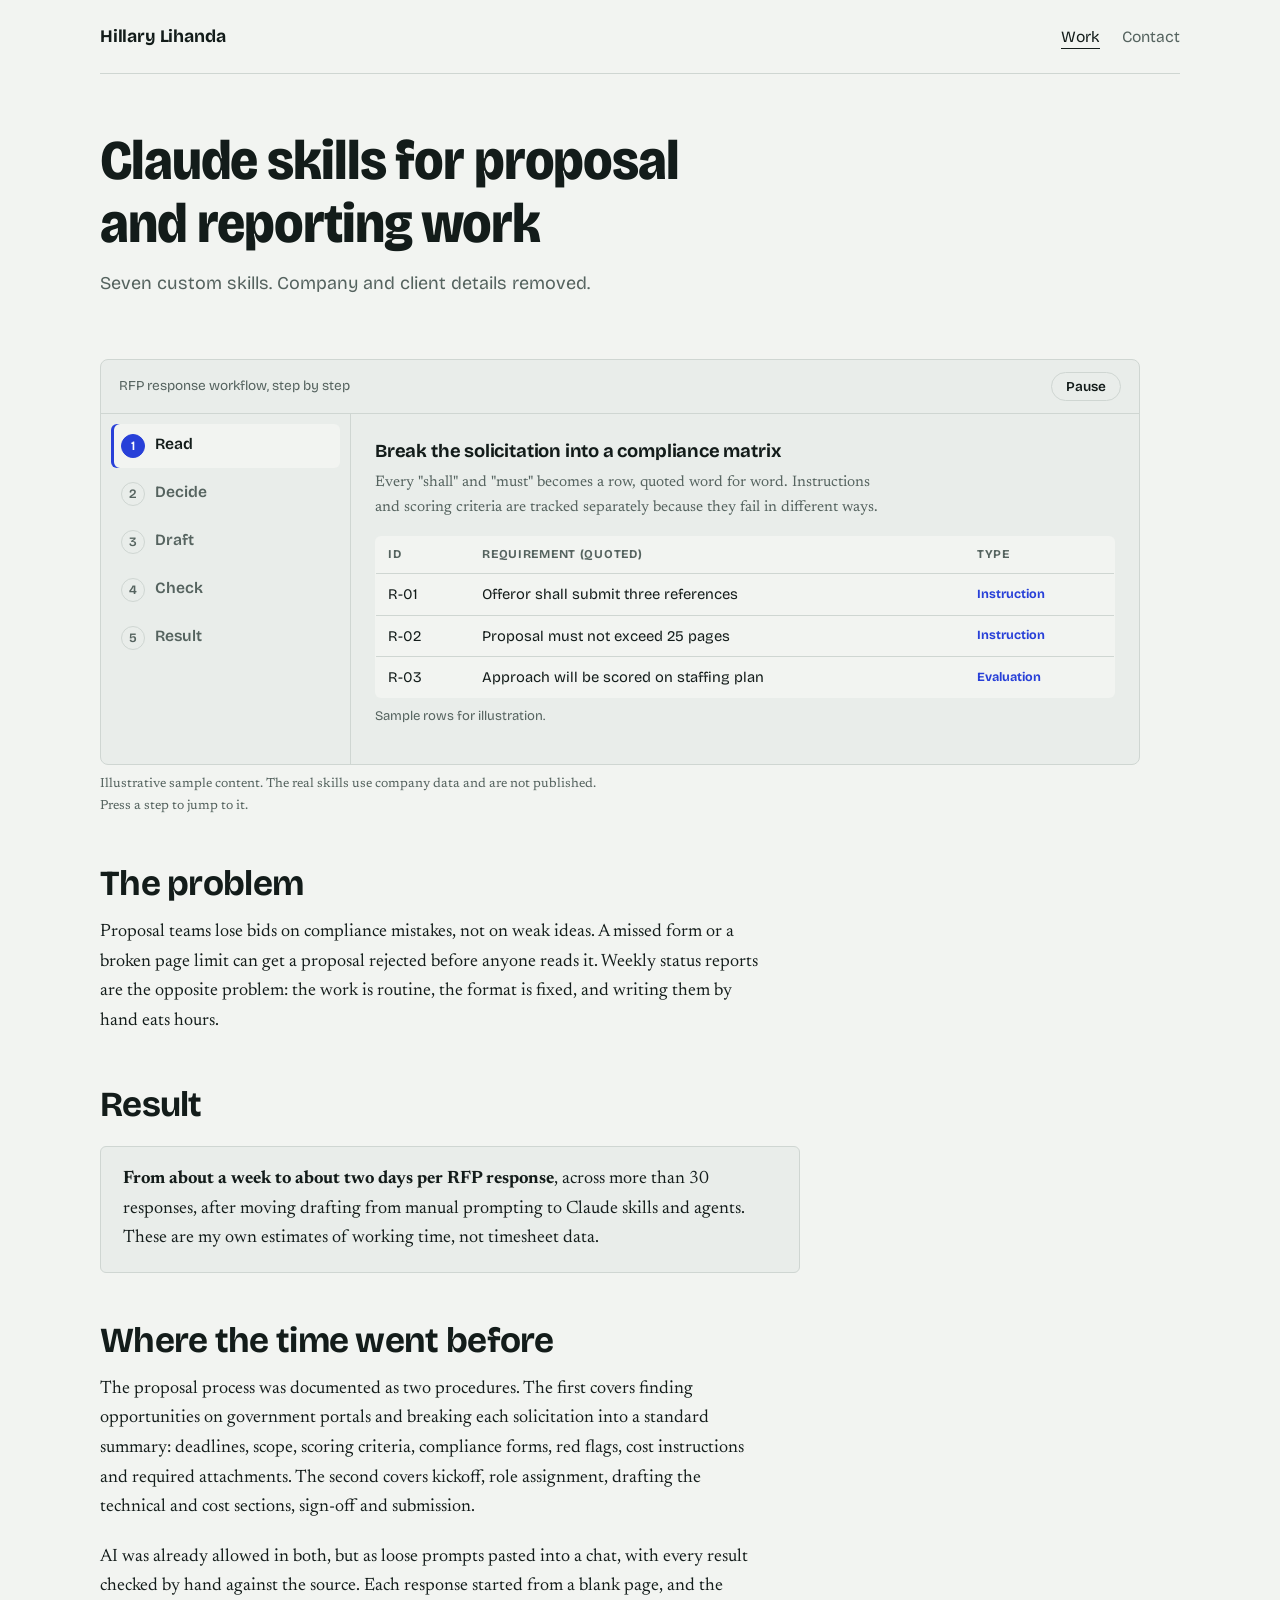
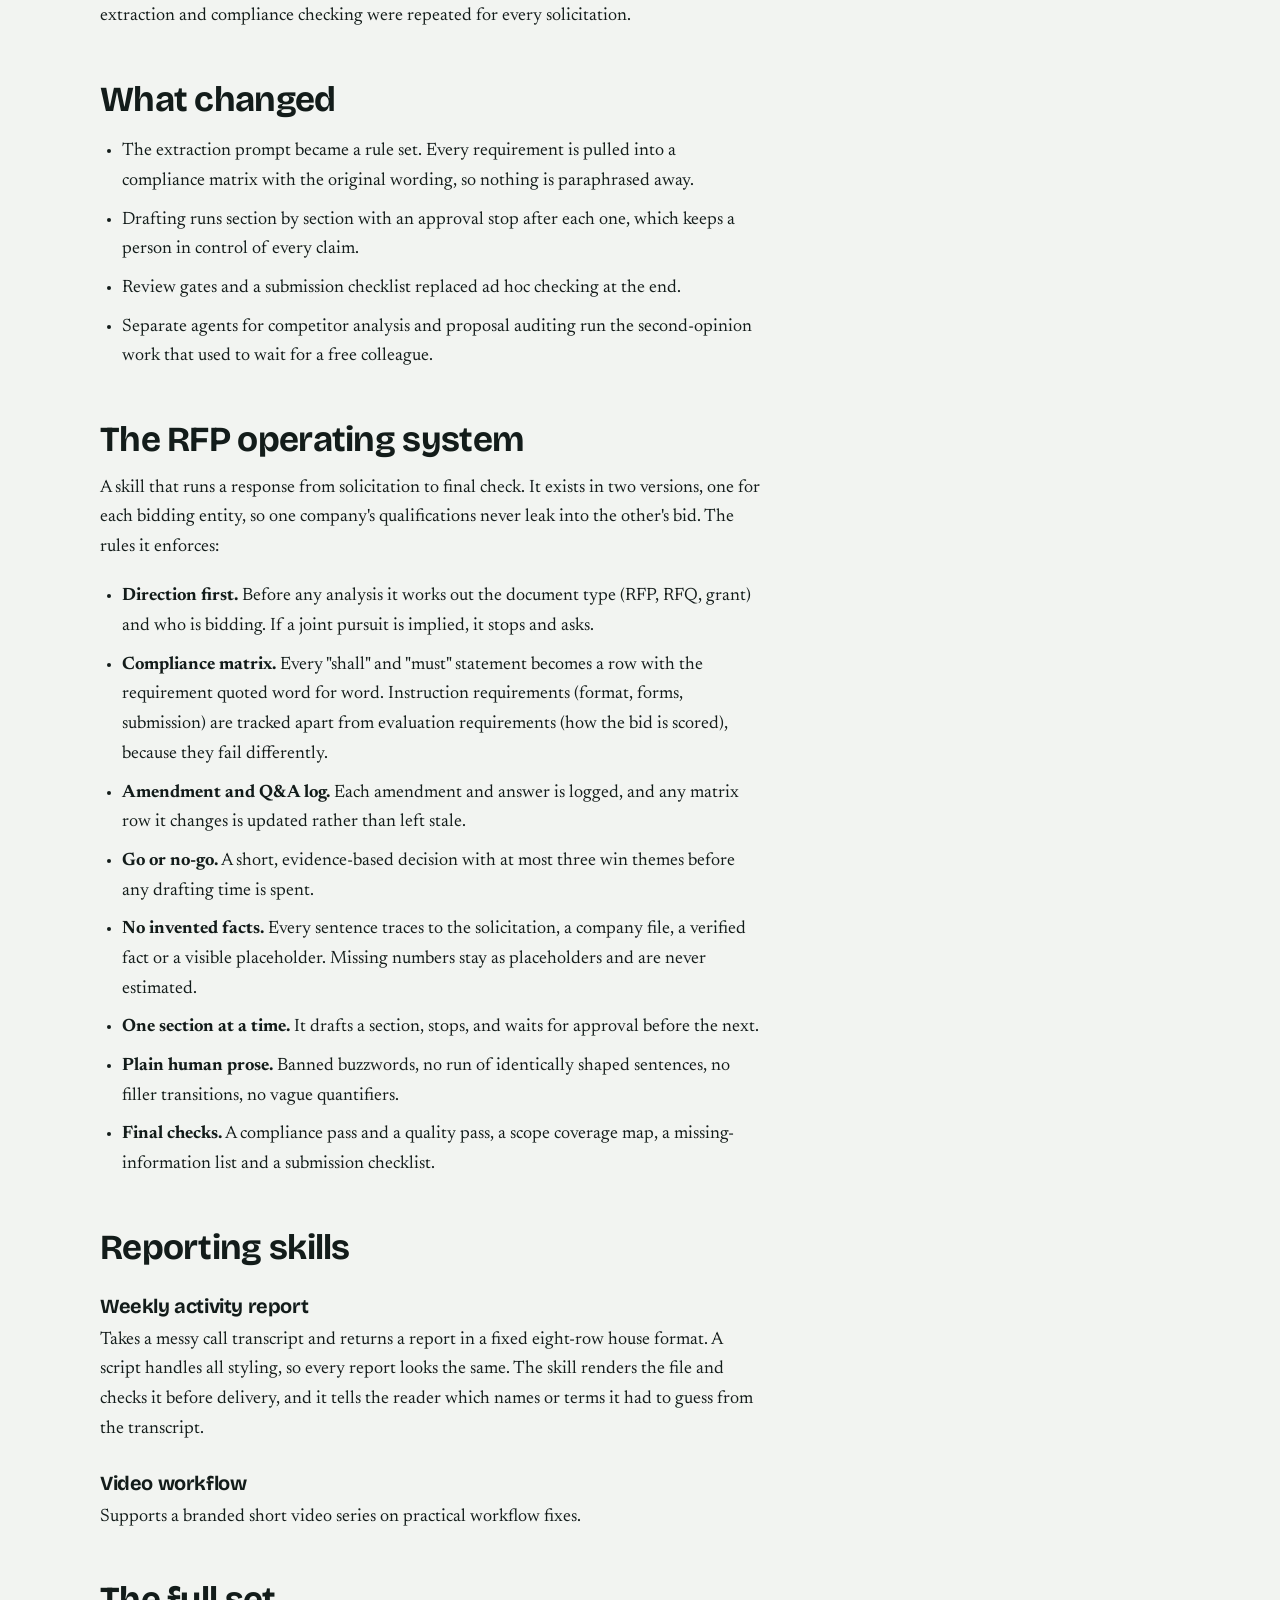
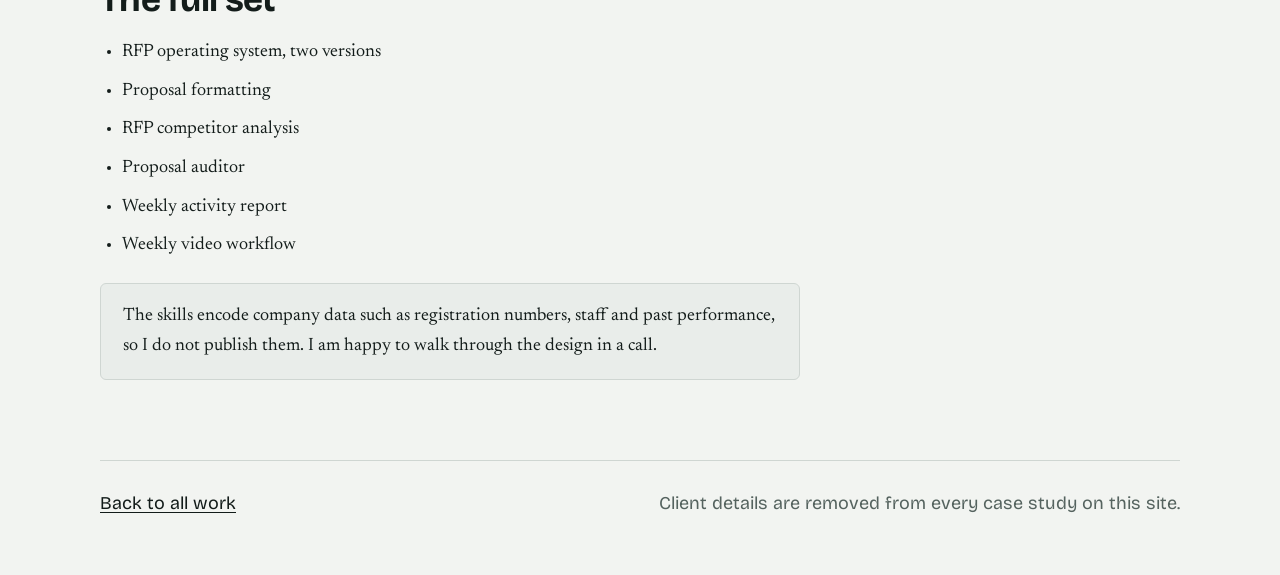
==== case-claude-skills.html @ 81ea5afe "Add portfolio site v5: case studies, expertise pages, proof table Co-Authored-By: Claude Sonnet 5.5 " ====
<!doctype html>
<html lang="en">
<head>
<meta charset="utf-8">
<meta name="viewport" content="width=device-width, initial-scale=1">
<title>Claude skills for proposal and reporting work | Hillary Lihanda</title>
<meta name="description" content="Seven custom Claude skills: an RFP operating system with compliance matrices and review gates, and reporting skills that turn call transcripts into standard reports.">
<link rel="icon" href="data:image/svg+xml,%3Csvg xmlns='http://www.w3.org/2000/svg' viewBox='0 0 32 32'%3E%3Crect width='32' height='32' rx='6' fill='%232840D8'/%3E%3Cpath d='M8 9v14M24 9v14M8 16h16' stroke='white' stroke-width='3' fill='none'/%3E%3C/svg%3E">
<link rel="preconnect" href="https://fonts.googleapis.com">
<link rel="preconnect" href="https://fonts.gstatic.com" crossorigin>
<link href="https://fonts.googleapis.com/css2?family=Bricolage+Grotesque:opsz,wght@12..96,600;12..96,700;12..96,800&family=Newsreader:ital,opsz,wght@0,6..72,400;0,6..72,500;1,6..72,400&display=swap" rel="stylesheet">
<link rel="stylesheet" href="style.css">
</head>
<body>
<a class="skip" href="#main">Skip to content</a>
<div class="shell">
  <header class="topbar">
    <a class="brand" href="index.html">Hillary Lihanda</a>
    <nav aria-label="Main">
      <a href="index.html#work" aria-current="page">Work</a>
      <a href="index.html#contact">Contact</a>
    </nav>
  </header>

  <main id="main">
    <div class="case-head">
      <h1>Claude skills for proposal and reporting work</h1>
      <p class="case-meta">Seven custom skills. Company and client details removed.</p>
    </div>

    <div style="max-width:1040px">
      <div class="stage" aria-label="RFP response workflow, step by step">
        <div class="stage-head"><span>RFP response workflow, step by step</span><button type="button" class="stage-play">Pause</button></div>
        <div class="stage-body">
          <ol class="stage-steps"><li><button type="button" aria-pressed="false"><i>1</i><span>Read</span></button></li><li><button type="button" aria-pressed="false"><i>2</i><span>Decide</span></button></li><li><button type="button" aria-pressed="false"><i>3</i><span>Draft</span></button></li><li><button type="button" aria-pressed="false"><i>4</i><span>Check</span></button></li><li><button type="button" aria-pressed="false"><i>5</i><span>Result</span></button></li></ol>
          <div class="stage-panels"><div class="panel-step"><h4>Break the solicitation into a compliance matrix</h4><p class="cap">Every "shall" and "must" becomes a row, quoted word for word. Instructions and scoring criteria are tracked separately because they fail in different ways.</p><table class="tbl"><tr><th>ID</th><th>Requirement (quoted)</th><th>Type</th></tr><tr class="a" style="--i:0"><td>R-01</td><td>Offeror shall submit three references</td><td class="tag">Instruction</td></tr><tr class="a" style="--i:1"><td>R-02</td><td>Proposal must not exceed 25 pages</td><td class="tag">Instruction</td></tr><tr class="a" style="--i:2"><td>R-03</td><td>Approach will be scored on staffing plan</td><td class="tag">Evaluation</td></tr></table><p class="fine a" style="--i:3">Sample rows for illustration.</p></div><div class="panel-step"><h4>Go or no-go before any drafting time is spent</h4><p class="cap">A short, evidence-based call with no more than three win themes.</p><div class="cardrow"><div class="card a ok" style="--i:0"><b>Win theme 1</b>Relevant past performance</div><div class="card a ok" style="--i:1"><b>Win theme 2</b>Named, available team</div><div class="card a ok" style="--i:2"><b>Win theme 3</b>Low-risk delivery plan</div></div></div><div class="panel-step"><h4>One section at a time, with approval after each</h4><p class="cap">The skill drafts a section and stops. Nothing moves on until a person signs it off. Every sentence traces to the solicitation, a company file or a visible placeholder.</p><div class="gate a" style="--i:0"><span>Executive summary</span><span class="tick">Approved</span></div><div class="gate a" style="--i:1"><span>Understanding of the need</span><span class="tick">Approved</span></div><div class="gate a" style="--i:2"><span>Technical approach</span><span class="tick">Waiting for approval</span></div></div><div class="panel-step"><h4>Review gates before submission</h4><p class="cap">The last mile is where bids are lost, so it is checked in the same order every time.</p><div class="gate a" style="--i:0"><span>Compliance pass</span><span class="tick">Done</span></div><div class="gate a" style="--i:1"><span>Quality and plain-prose pass</span><span class="tick">Done</span></div><div class="gate a" style="--i:2"><span>Scope coverage map</span><span class="tick">Done</span></div><div class="gate a" style="--i:3"><span>Missing-information list and submission checklist</span><span class="tick">Done</span></div></div><div class="panel-step"><h4>About a week became about two days</h4><p class="cap">Across more than 30 RFP responses.</p><div class="bars"><div class="bar"><span>Before</span><span class="t"><i style="width:100%">about 1 week</i></span></div><div class="bar" style="--i:1"><span>Now</span><span class="t"><i style="width:29%">about 2 days</i></span></div></div><p class="fine">Bars are drawn to scale. These are my own working-time estimates, not timesheet data.</p></div></div>
        </div>
      </div>
      <p class="fine">Illustrative sample content. The real skills use company data and are not published. Press a step to jump to it.</p>
    </div>

    <article class="prose">
      <h2>The problem</h2>
      <p>Proposal teams lose bids on compliance mistakes, not on weak ideas. A missed form or a broken page limit can get a proposal rejected before anyone reads it. Weekly status reports are the opposite problem: the work is routine, the format is fixed, and writing them by hand eats hours.</p>

      <h2>Result</h2>
      <div class="panel">
        <p><strong>From about a week to about two days per RFP response</strong>, across more than 30 responses, after moving drafting from manual prompting to Claude skills and agents. These are my own estimates of working time, not timesheet data.</p>
      </div>

      <h2>Where the time went before</h2>
      <p>The proposal process was documented as two procedures. The first covers finding opportunities on government portals and breaking each solicitation into a standard summary: deadlines, scope, scoring criteria, compliance forms, red flags, cost instructions and required attachments. The second covers kickoff, role assignment, drafting the technical and cost sections, sign-off and submission.</p>
      <p>AI was already allowed in both, but as loose prompts pasted into a chat, with every result checked by hand against the source. Each response started from a blank page, and the extraction and compliance checking were repeated for every solicitation.</p>

      <h2>What changed</h2>
      <ul>
        <li>The extraction prompt became a rule set. Every requirement is pulled into a compliance matrix with the original wording, so nothing is paraphrased away.</li>
        <li>Drafting runs section by section with an approval stop after each one, which keeps a person in control of every claim.</li>
        <li>Review gates and a submission checklist replaced ad hoc checking at the end.</li>
        <li>Separate agents for competitor analysis and proposal auditing run the second-opinion work that used to wait for a free colleague.</li>
      </ul>

      <h2>The RFP operating system</h2>
      <p>A skill that runs a response from solicitation to final check. It exists in two versions, one for each bidding entity, so one company's qualifications never leak into the other's bid. The rules it enforces:</p>
      <ul>
        <li><strong>Direction first.</strong> Before any analysis it works out the document type (RFP, RFQ, grant) and who is bidding. If a joint pursuit is implied, it stops and asks.</li>
        <li><strong>Compliance matrix.</strong> Every "shall" and "must" statement becomes a row with the requirement quoted word for word. Instruction requirements (format, forms, submission) are tracked apart from evaluation requirements (how the bid is scored), because they fail differently.</li>
        <li><strong>Amendment and Q&amp;A log.</strong> Each amendment and answer is logged, and any matrix row it changes is updated rather than left stale.</li>
        <li><strong>Go or no-go.</strong> A short, evidence-based decision with at most three win themes before any drafting time is spent.</li>
        <li><strong>No invented facts.</strong> Every sentence traces to the solicitation, a company file, a verified fact or a visible placeholder. Missing numbers stay as placeholders and are never estimated.</li>
        <li><strong>One section at a time.</strong> It drafts a section, stops, and waits for approval before the next.</li>
        <li><strong>Plain human prose.</strong> Banned buzzwords, no run of identically shaped sentences, no filler transitions, no vague quantifiers.</li>
        <li><strong>Final checks.</strong> A compliance pass and a quality pass, a scope coverage map, a missing-information list and a submission checklist.</li>
      </ul>

      <h2>Reporting skills</h2>
      <h3>Weekly activity report</h3>
      <p>Takes a messy call transcript and returns a report in a fixed eight-row house format. A script handles all styling, so every report looks the same. The skill renders the file and checks it before delivery, and it tells the reader which names or terms it had to guess from the transcript.</p>

      <h3>Video workflow</h3>
      <p>Supports a branded short video series on practical workflow fixes.</p>

      <h2>The full set</h2>
      <ul>
        <li>RFP operating system, two versions</li>
        <li>Proposal formatting</li>
        <li>RFP competitor analysis</li>
        <li>Proposal auditor</li>
        <li>Weekly activity report</li>
        <li>Weekly video workflow</li>
      </ul>

      <div class="panel">
        <p>The skills encode company data such as registration numbers, staff and past performance, so I do not publish them. I am happy to walk through the design in a call.</p>
      </div>
    </article>
  </main>

  <footer>
    <a href="index.html">Back to all work</a>
    <span>Client details are removed from every case study on this site.</span>
  </footer>
</div>
<script src="stage.js"></script>
</body>
</html>
---- style.css ----
:root {
  --paper: #F2F4F1;
  --panel: #E9EDEA;
  --ink: #131C1A;
  --muted: #55635F;
  --rule: #CFD6D2;
  --accent: #2840D8;
  --accent-soft: #DDE2FB;
  --on-accent: #FFFFFF;
  --display: "Bricolage Grotesque", "Helvetica Neue", Arial, sans-serif;
  --text: "Newsreader", Georgia, "Times New Roman", serif;
}
@media (prefers-color-scheme: dark) {
  :root:not([data-theme="light"]) {
    --paper: #0F1614;
    --panel: #172220;
    --ink: #E8EEEB;
    --muted: #9BAAA5;
    --rule: #2A3935;
    --accent: #93A2FF;
    --accent-soft: #1B2447;
    --on-accent: #0F1614;
  }
}
* { box-sizing: border-box; }
html { scroll-behavior: smooth; }
body {
  margin: 0;
  background: var(--paper);
  color: var(--ink);
  font-family: var(--text);
  font-size: 1.125rem;
  line-height: 1.65;
  -webkit-font-smoothing: antialiased;
}
a { color: var(--accent); text-underline-offset: 3px; }
a:hover { text-decoration-thickness: 2px; }
:focus-visible { outline: 3px solid var(--accent); outline-offset: 3px; border-radius: 2px; }
.skip { position: absolute; left: -999px; top: 8px; background: var(--ink); color: var(--paper); padding: 8px 14px; z-index: 10; }
.skip:focus { left: 8px; }

.shell { max-width: 1120px; margin: 0 auto; padding: 0 20px; }
.topbar { display: flex; justify-content: space-between; align-items: baseline; gap: 16px; padding: 22px 0; border-bottom: 1px solid var(--rule); flex-wrap: wrap; }
.brand { font-family: var(--display); font-weight: 700; font-size: 1.1rem; color: var(--ink); text-decoration: none; letter-spacing: -0.01em; }
.topbar nav { display: flex; gap: 22px; font-family: var(--display); font-size: 0.98rem; }
.topbar nav a { color: var(--muted); text-decoration: none; }
.topbar nav a:hover, .topbar nav a[aria-current="page"] { color: var(--ink); text-decoration: underline; text-underline-offset: 6px; }

h1, h2, h3 { font-family: var(--display); line-height: 1.12; letter-spacing: -0.02em; margin: 0; }
h1 { font-size: clamp(2.5rem, 6.2vw, 4.6rem); font-weight: 800; font-stretch: 90%; max-width: 15ch; }
h2 { font-size: clamp(1.6rem, 3vw, 2.2rem); font-weight: 700; }
h3 { font-size: 1.25rem; font-weight: 700; }
p { margin: 0 0 1.1em; max-width: 66ch; }

/* hero */
.hero { padding: 64px 0 28px; }
.hero .lede { font-size: 1.3rem; margin-top: 26px; max-width: 52ch; }
.hero .who { font-family: var(--display); color: var(--muted); margin-top: 6px; font-size: 1rem; }
.cta-row { display: flex; gap: 14px; flex-wrap: wrap; margin-top: 28px; }
.btn { font-family: var(--display); font-weight: 600; font-size: 1rem; padding: 12px 20px; border-radius: 4px; text-decoration: none; border: 2px solid var(--accent); }
.btn.primary { background: var(--accent); color: var(--on-accent); }
.btn.primary:hover { filter: brightness(1.1); }
.btn.ghost { color: var(--accent); background: transparent; }
.btn.ghost:hover { background: var(--accent-soft); }

/* workflow diagram */
.flow-wrap { margin: 40px 0 8px; border: 1px solid var(--rule); background: var(--panel); border-radius: 6px; padding: 18px 18px 8px; overflow-x: auto; }
.flow { min-width: 760px; width: 100%; height: auto; display: block; }
.flow .node { fill: var(--paper); stroke: var(--ink); stroke-width: 1.5; }
.flow .node.alert { stroke-dasharray: 5 4; stroke: var(--muted); }
.flow .label { font-family: var(--display); font-size: 14.5px; font-weight: 600; fill: var(--ink); }
.flow .sub { font-family: var(--display); font-size: 11.5px; fill: var(--muted); }
.flow .wire { fill: none; stroke: var(--rule); stroke-width: 2.5; }
.flow .wire.alert { stroke-dasharray: 5 4; }
.flow .pulse { fill: none; stroke: var(--accent); stroke-width: 3.5; stroke-linecap: round; stroke-dasharray: 9 100; stroke-dashoffset: 9; opacity: 0; animation: travel 1.1s ease-in-out forwards; animation-iteration-count: 1; }
.flow .pulse.a { animation-delay: .5s; }
.flow .pulse.b { animation-delay: 1.5s; }
.flow .pulse.c { animation-delay: 2.1s; }
@keyframes travel { 0% { stroke-dashoffset: 9; opacity: 1; } 85% { opacity: 1; } 100% { stroke-dashoffset: -91; opacity: 0; } }
.swipe { display: none; font-family: var(--display); font-size: 0.85rem; color: var(--muted); margin: 0 0 6px; }
.flow-caption { font-size: 0.95rem; color: var(--muted); margin: 10px 0 10px; max-width: none; }

/* sections */
section { padding: 56px 0 8px; }
.section-head { display: grid; grid-template-columns: 220px 1fr; gap: 28px; align-items: start; }
.section-head h2 { grid-column: 1; }
.section-body { grid-column: 2; }

.work-list { list-style: none; margin: 0; padding: 0; border-top: 1px solid var(--rule); }
.work-list li { border-bottom: 1px solid var(--rule); }
.work-link { display: grid; grid-template-columns: 1fr auto; gap: 8px 24px; padding: 24px 4px; text-decoration: none; color: var(--ink); }
.work-link:hover h3 { color: var(--accent); text-decoration: underline; text-underline-offset: 5px; }
.work-link p { margin: 6px 0 0; color: var(--muted); }
.chip { font-family: var(--display); font-size: 0.85rem; font-weight: 600; padding: 3px 10px; border-radius: 99px; background: var(--accent-soft); color: var(--accent); align-self: start; white-space: nowrap; }
.chip.plain { background: var(--panel); color: var(--muted); }

dl.facts { margin: 0; display: grid; grid-template-columns: 200px 1fr; gap: 14px 28px; }
dl.facts dt { font-family: var(--display); font-weight: 700; }
dl.facts dd { margin: 0; color: var(--muted); }

.stats { display: flex; flex-wrap: wrap; gap: 10px 36px; margin: 30px 0 0; padding: 0; list-style: none; font-family: var(--display); }
.stats li { display: flex; flex-direction: column; }
.stats b { font-size: 1.9rem; font-weight: 800; letter-spacing: -0.02em; }
.stats span { color: var(--muted); font-size: 0.95rem; }

/* case pages */
.case-head { padding: 56px 0 12px; }
.case-head h1 { max-width: 20ch; font-size: clamp(2.1rem, 5vw, 3.5rem); }
.case-meta { font-family: var(--display); color: var(--muted); margin-top: 14px; }
.prose { max-width: 700px; }
.prose h2 { margin: 48px 0 14px; }
.prose h3 { margin: 28px 0 8px; }
.prose ul, .prose ol { padding-left: 1.2em; max-width: 66ch; }
.prose li { margin-bottom: 0.5em; }
.steps { counter-reset: step; list-style: none; padding: 0; }
.steps li { counter-increment: step; position: relative; padding-left: 44px; margin-bottom: 14px; }
.steps li::before { content: counter(step); position: absolute; left: 0; top: 2px; width: 28px; height: 28px; border-radius: 50%; background: var(--accent); color: var(--on-accent); font-family: var(--display); font-weight: 700; font-size: 0.9rem; display: grid; place-items: center; }
.panel { background: var(--panel); border: 1px solid var(--rule); border-radius: 6px; padding: 18px 22px; margin: 22px 0; }
.panel p:last-child { margin-bottom: 0; }
.files { list-style: none; padding: 0; margin: 14px 0; }
.files li { padding: 12px 0; border-bottom: 1px solid var(--rule); display: flex; justify-content: space-between; gap: 16px; flex-wrap: wrap; }
.files span { color: var(--muted); font-size: 0.95rem; }
code { font-family: ui-monospace, SFMono-Regular, Menlo, monospace; font-size: 0.88em; background: var(--panel); padding: 1px 6px; border-radius: 3px; }

footer { margin-top: 80px; padding: 28px 0 56px; border-top: 1px solid var(--rule); font-family: var(--display); color: var(--muted); display: flex; justify-content: space-between; flex-wrap: wrap; gap: 14px; }
footer a { color: var(--ink); }

@media (max-width: 760px) {
  .section-head { grid-template-columns: 1fr; gap: 14px; }
  .section-head h2, .section-body { grid-column: 1; }
  dl.facts { grid-template-columns: 1fr; gap: 2px; }
  dl.facts dd { margin-bottom: 14px; }
  .hero { padding-top: 40px; }
  .work-link { grid-template-columns: 1fr; }
  .work-link .chip { justify-self: start; }
  .swipe { display: block; }
}
@media (prefers-reduced-motion: reduce) {
  html { scroll-behavior: auto; }
  .flow .pulse { animation: none; opacity: 0; }
}

/* proof table */
.filters { display: flex; flex-wrap: wrap; gap: 8px; margin: 0 0 18px; }
.filter { font-family: var(--display); font-size: 0.92rem; font-weight: 600; padding: 7px 14px; border-radius: 99px; border: 1.5px solid var(--rule); background: transparent; color: var(--muted); cursor: pointer; }
.filter:hover { border-color: var(--accent); color: var(--accent); }
.filter.on { background: var(--accent); border-color: var(--accent); color: var(--on-accent); }
.proof { width: 100%; border-collapse: collapse; font-size: 1rem; }
.proof th { text-align: left; font-family: var(--display); font-size: 0.82rem; letter-spacing: 0.06em; text-transform: uppercase; color: var(--muted); padding: 0 12px 10px 0; border-bottom: 2px solid var(--ink); }
.proof td { padding: 16px 12px 16px 0; border-bottom: 1px solid var(--rule); vertical-align: top; }
.proof td:first-child { font-family: var(--display); font-weight: 700; white-space: nowrap; }
.proof-note { font-family: var(--display); font-size: 0.9rem; color: var(--muted); margin-top: 14px; max-width: none; }
@media (max-width: 760px) {
  .proof thead { display: none; }
  .proof, .proof tbody, .proof tr, .proof td { display: block; width: 100%; }
  .proof tr { padding: 14px 0; border-bottom: 1px solid var(--rule); }
  .proof td { border: 0; padding: 3px 0; }
  .proof td::before { content: attr(data-l) ": "; font-family: var(--display); font-size: 0.8rem; color: var(--muted); }
  .proof td:first-child { white-space: normal; }
}

/* animated stage */
.stage { margin: 28px 0 8px; border: 1px solid var(--rule); border-radius: 8px; background: var(--panel); overflow: hidden; max-width: 1040px; }
.stage-head { display: flex; justify-content: space-between; align-items: center; gap: 12px; padding: 12px 18px; border-bottom: 1px solid var(--rule); font-family: var(--display); font-size: 0.85rem; color: var(--muted); }
.stage-play { font-family: var(--display); font-size: 0.85rem; font-weight: 600; background: transparent; border: 1.5px solid var(--rule); color: var(--ink); border-radius: 99px; padding: 5px 14px; cursor: pointer; }
.stage-play:hover { border-color: var(--accent); color: var(--accent); }
.stage-body { display: grid; grid-template-columns: 250px 1fr; min-height: 340px; }
.stage-steps { list-style: none; margin: 0; padding: 10px; border-right: 1px solid var(--rule); display: flex; flex-direction: column; gap: 4px; }
.stage-steps button { width: 100%; text-align: left; display: grid; grid-template-columns: 26px 1fr; gap: 8px; align-items: start; padding: 10px; border: 0; border-radius: 6px; background: transparent; color: var(--muted); font-family: var(--display); font-size: 0.98rem; font-weight: 600; cursor: pointer; line-height: 1.25; }
.stage-steps button i { font-style: normal; width: 24px; height: 24px; border-radius: 50%; border: 1.5px solid var(--rule); display: grid; place-items: center; font-size: 0.8rem; }
.stage-steps button:hover { color: var(--ink); }
.stage-steps button.on { background: var(--paper); color: var(--ink); box-shadow: inset 3px 0 0 var(--accent); }
.stage-steps button.on i { background: var(--accent); border-color: var(--accent); color: var(--on-accent); }
.stage-panels { position: relative; padding: 22px 24px; font-family: var(--display); }
.panel-step { display: none; }
.panel-step.on { display: block; }
.panel-step h4 { margin: 0 0 4px; font-size: 1.15rem; letter-spacing: -0.01em; }
.panel-step .cap { margin: 0 0 16px; color: var(--muted); font-size: 0.95rem; font-family: var(--text); max-width: 56ch; }
.stage.js .panel-step .a { opacity: 0; }
.stage.js .panel-step.on .a { animation: rise .55s cubic-bezier(.2,.7,.2,1) both; animation-delay: calc(var(--i, 0) * .22s); }
@keyframes rise { from { opacity: 0; transform: translateY(10px); } to { opacity: 1; transform: none; } }
.cardrow { display: grid; grid-template-columns: repeat(auto-fit, minmax(190px, 1fr)); gap: 12px; }
.card { background: var(--paper); border: 1px solid var(--rule); border-radius: 6px; padding: 12px 14px; font-size: 0.92rem; }
.card b { display: block; font-size: 0.8rem; letter-spacing: 0.05em; text-transform: uppercase; color: var(--muted); margin-bottom: 6px; }
.card.dash { border-style: dashed; }
.card.ok { box-shadow: inset 3px 0 0 var(--accent); }
.tbl { width: 100%; border-collapse: collapse; font-size: 0.92rem; background: var(--paper); border: 1px solid var(--rule); border-radius: 6px; overflow: hidden; }
.tbl td, .tbl th { padding: 8px 12px; border-bottom: 1px solid var(--rule); text-align: left; }
.tbl th { font-size: 0.75rem; letter-spacing: 0.06em; text-transform: uppercase; color: var(--muted); }
.tbl tr.old td { color: var(--muted); text-decoration: line-through; opacity: .55; }
.tbl .tag { font-size: 0.78rem; font-weight: 700; color: var(--accent); }
.mail { background: var(--paper); border: 1px solid var(--rule); border-radius: 6px; padding: 12px 14px; margin-bottom: 8px; font-size: 0.95rem; display: flex; justify-content: space-between; gap: 12px; flex-wrap: wrap; }
.mail em { font-style: normal; color: var(--muted); font-size: 0.85rem; }
.report { background: var(--paper); border: 1px solid var(--rule); border-radius: 6px; padding: 14px 16px; font-size: 0.92rem; }
.report p { margin: 0 0 8px; max-width: none; font-family: var(--text); }
.report p b { font-family: var(--display); }
.gate { display: grid; grid-template-columns: 1fr auto; gap: 10px; align-items: center; background: var(--paper); border: 1px solid var(--rule); border-radius: 6px; padding: 10px 14px; margin-bottom: 8px; font-size: 0.95rem; }
.tick { font-size: 0.8rem; font-weight: 700; color: var(--accent); }
.bars { margin-top: 18px; }
.bar { display: grid; grid-template-columns: 90px 1fr; gap: 12px; align-items: center; margin-bottom: 10px; font-size: 0.92rem; }
.bar span.t { height: 26px; border-radius: 4px; background: var(--rule); position: relative; display: block; }
.bar span.t i { position: absolute; inset: 0 auto 0 0; border-radius: 4px; background: var(--accent); display: flex; align-items: center; padding-left: 10px; color: var(--on-accent); font-style: normal; font-weight: 700; font-size: 0.82rem; white-space: nowrap; }
.stage.js .panel-step.on .bar i { animation: grow 1.1s cubic-bezier(.2,.7,.2,1) both; animation-delay: calc(var(--i, 0) * .35s + .3s); }
@keyframes grow { from { width: 0 !important; } }
.fine { font-size: 0.82rem; color: var(--muted); margin-top: 8px; }
details.tech { margin: 36px 0 0; border: 1px solid var(--rule); border-radius: 6px; padding: 12px 18px; }
details.tech summary { cursor: pointer; font-family: var(--display); font-weight: 700; }
@media (max-width: 760px) {
  .stage-body { grid-template-columns: 1fr; }
  .stage-steps { flex-direction: row; overflow-x: auto; border-right: 0; border-bottom: 1px solid var(--rule); }
  .stage-steps button { grid-template-columns: 1fr; white-space: nowrap; }
  .stage-steps button i { display: none; }
  .stage-panels { padding: 18px 16px; }
}
@media (prefers-reduced-motion: reduce) {
  .stage.js .panel-step .a, .stage.js .panel-step.on .a, .stage.js .panel-step.on .bar i { animation: none; opacity: 1; }
}
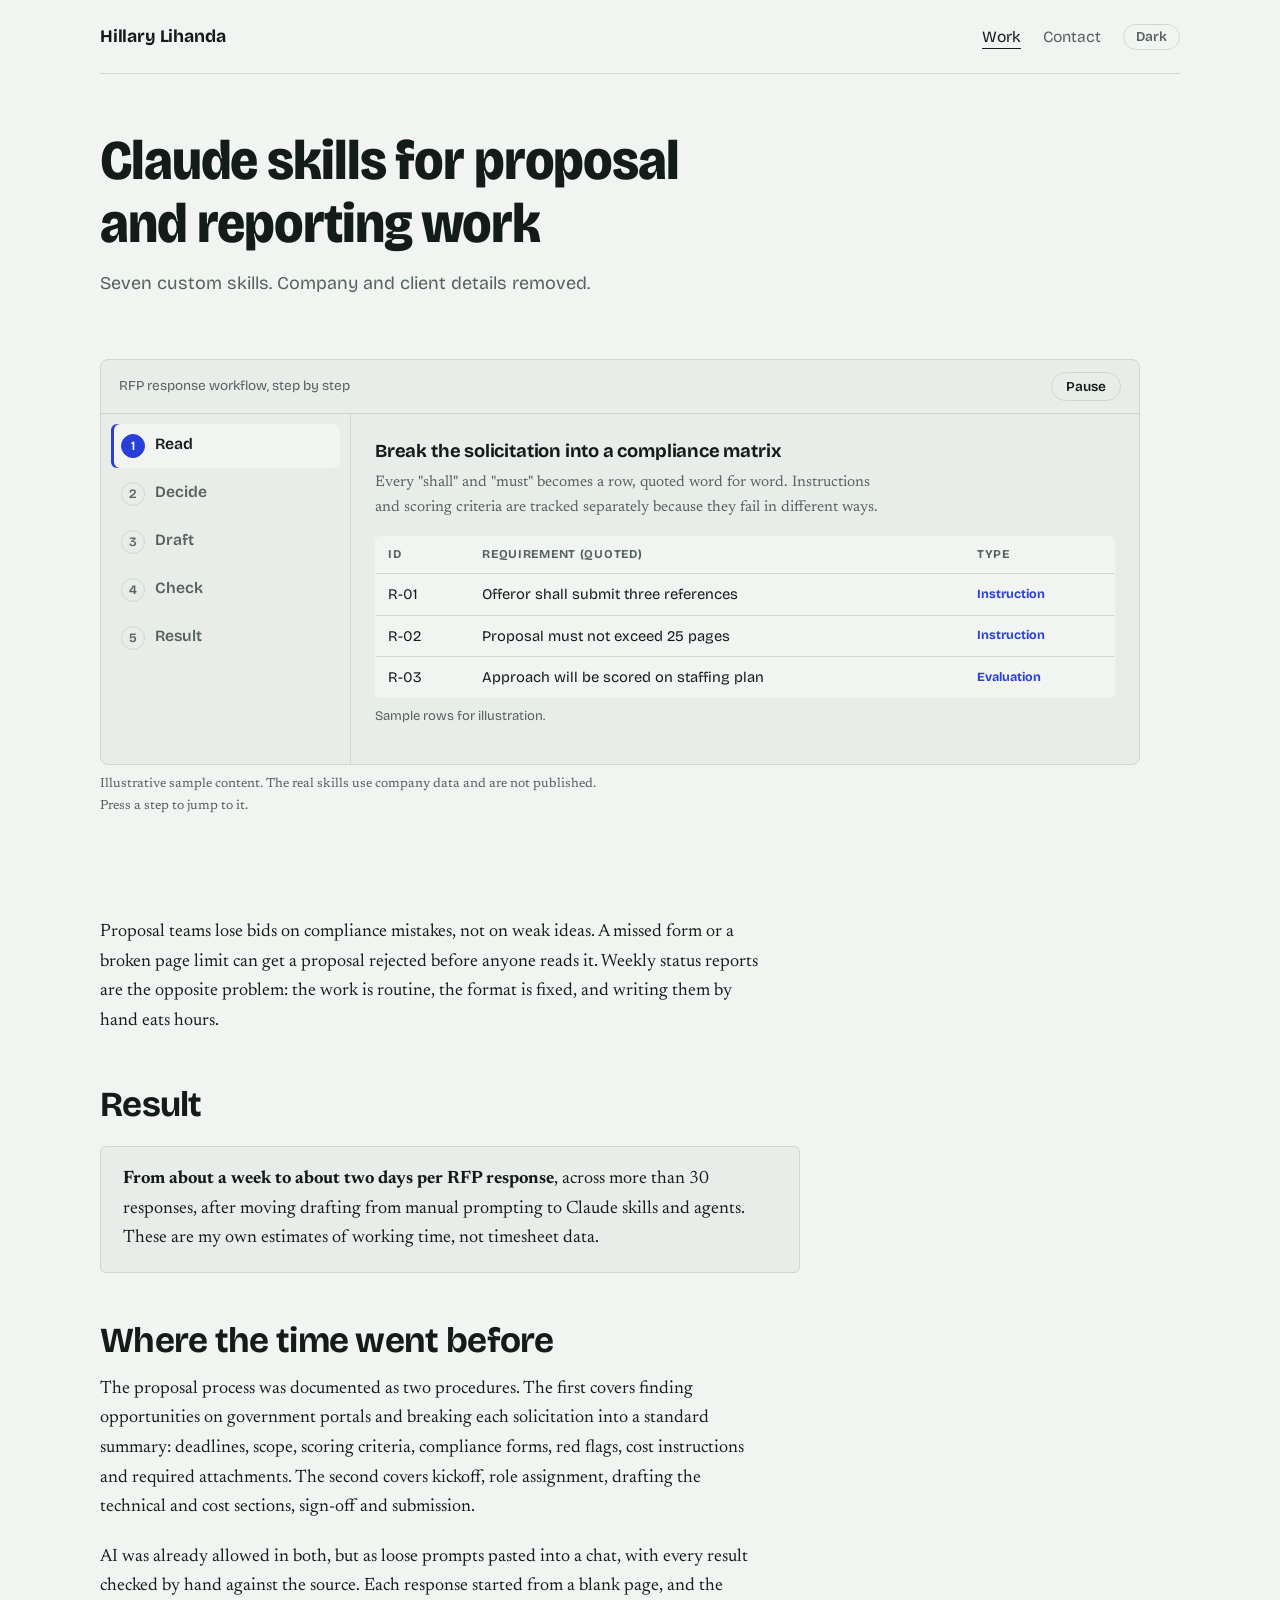
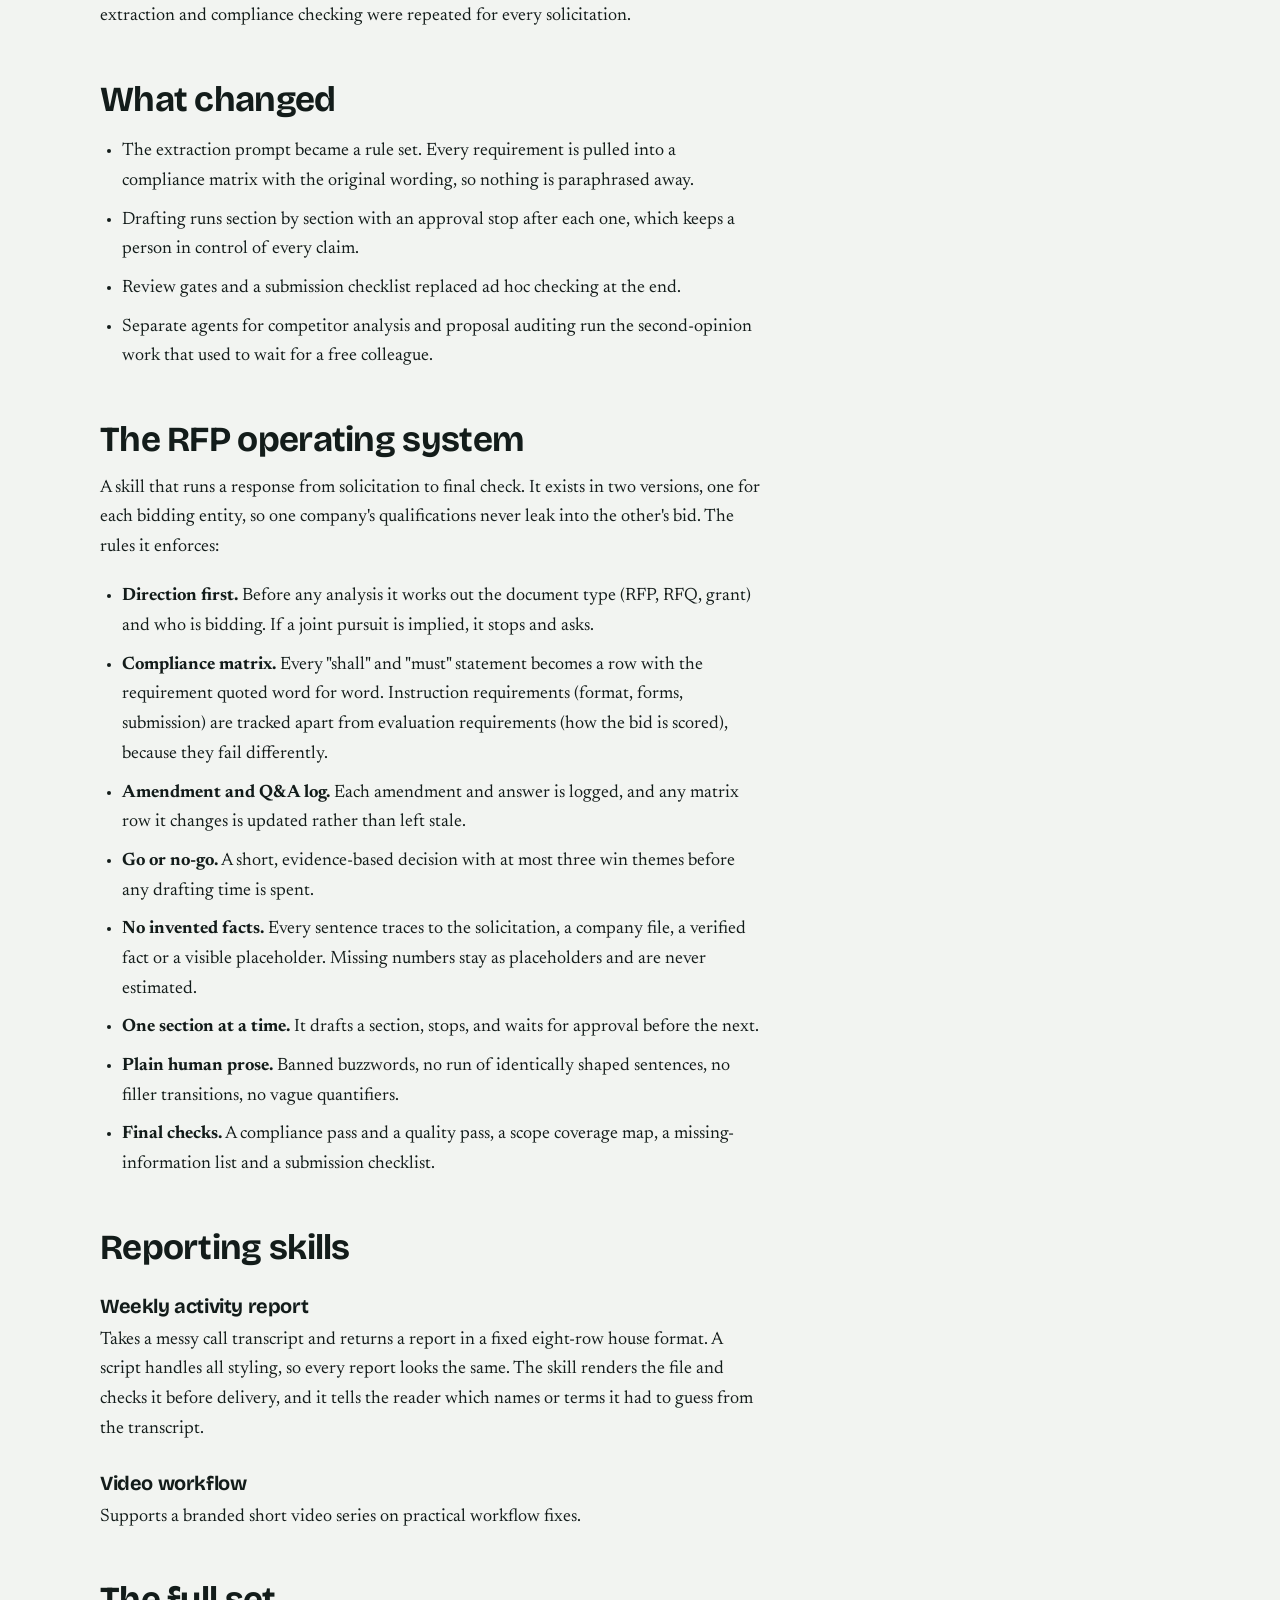
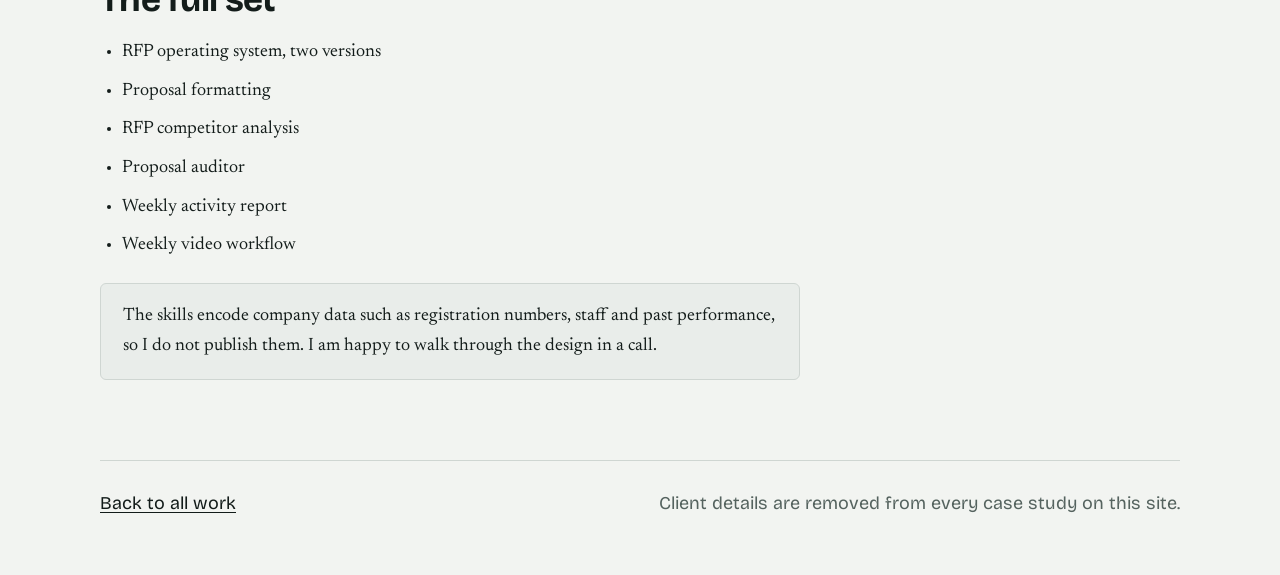
==== commit 6a66c622: "Add motion layer: scroll reveal, count-up stats, scroll spy, progress bar, theme toggle, page transi" ====
--- a/case-claude-skills.html
+++ b/case-claude-skills.html
@@ -12,6 +12,7 @@
 <link rel="stylesheet" href="style.css">
 </head>
 <body>
+<div class="progress" aria-hidden="true"></div>
 <a class="skip" href="#main">Skip to content</a>
 <div class="shell">
   <header class="topbar">
@@ -19,6 +20,7 @@
     <nav aria-label="Main">
       <a href="index.html#work" aria-current="page">Work</a>
       <a href="index.html#contact">Contact</a>
+      <button type="button" class="theme-toggle" aria-label="Switch colour theme">Dark</button>
     </nav>
   </header>
 
@@ -102,5 +104,6 @@
   </footer>
 </div>
 <script src="stage.js"></script>
+<script src="motion.js"></script>
 </body>
 </html>
--- a/style.css
+++ b/style.css
@@ -215,3 +215,37 @@
 @media (prefers-reduced-motion: reduce) {
   .stage.js .panel-step .a, .stage.js .panel-step.on .a, .stage.js .panel-step.on .bar i { animation: none; opacity: 1; }
 }
+
+/* motion layer */
+@view-transition { navigation: auto; }
+:root[data-theme="dark"] { --paper:#0F1614; --panel:#172220; --ink:#E8EEEB; --muted:#9BAAA5; --rule:#2A3935; --accent:#93A2FF; --accent-soft:#1B2447; --on-accent:#0F1614; }
+:root[data-theme="light"] { color-scheme: light; }
+:root[data-theme="dark"] { color-scheme: dark; }
+body, .card, .panel, .stage, .tbl, .report, .gate, .mail { transition: background-color .3s ease, color .3s ease, border-color .3s ease; }
+.progress { position: fixed; top: 0; left: 0; height: 3px; width: 100%; background: var(--accent); transform: scaleX(0); transform-origin: 0 50%; z-index: 20; }
+.topbar { position: sticky; top: 0; z-index: 15; background: color-mix(in srgb, var(--paper) 88%, transparent); backdrop-filter: blur(8px); -webkit-backdrop-filter: blur(8px); transition: padding .25s ease, box-shadow .25s ease; }
+.topbar.scrolled { padding: 12px 0; box-shadow: 0 1px 0 var(--rule); }
+.topbar nav a.active { color: var(--ink); text-decoration: underline; text-underline-offset: 6px; text-decoration-color: var(--accent); text-decoration-thickness: 2px; }
+.theme-toggle { font-family: var(--display); font-size: 0.85rem; font-weight: 600; background: transparent; color: var(--muted); border: 1.5px solid var(--rule); border-radius: 99px; padding: 3px 12px; cursor: pointer; }
+.theme-toggle:hover { color: var(--ink); border-color: var(--accent); }
+.rv { opacity: 0; transform: translateY(18px); transition: opacity .7s cubic-bezier(.2,.7,.2,1), transform .7s cubic-bezier(.2,.7,.2,1); transition-delay: var(--d, 0s); }
+.rv.in { opacity: 1; transform: none; }
+.work-link h3 { transition: color .2s ease, transform .25s ease; }
+.work-link:hover h3 { transform: translateX(6px); }
+.work-link { position: relative; }
+.work-link::after { content: "\2192"; position: absolute; right: 4px; top: 50%; transform: translate(-8px,-50%); opacity: 0; font-family: var(--display); font-size: 1.4rem; color: var(--accent); transition: opacity .25s ease, transform .25s ease; }
+.work-link:hover::after { opacity: 1; transform: translate(0,-50%); }
+.work-link:has(.chip)::after { display: none; }
+.btn { transition: transform .2s ease, filter .2s ease, background-color .2s ease; }
+.btn:hover { transform: translateY(-2px); }
+.flow .node { transition: fill .25s ease, stroke .25s ease, transform .25s ease; transform-box: fill-box; transform-origin: center; }
+.flow g:hover .node { fill: var(--accent-soft); stroke: var(--accent); transform: scale(1.04); }
+.stats b { font-variant-numeric: tabular-nums; }
+.proof tbody tr { transition: background-color .2s ease; }
+.proof tbody tr:hover { background: var(--panel); }
+@media (prefers-reduced-motion: reduce) {
+  .rv { opacity: 1; transform: none; transition: none; }
+  .progress { display: none; }
+  .btn:hover, .work-link:hover h3 { transform: none; }
+}
+@media (max-width: 760px) { .topbar nav { flex-wrap: wrap; gap: 6px 16px; } }
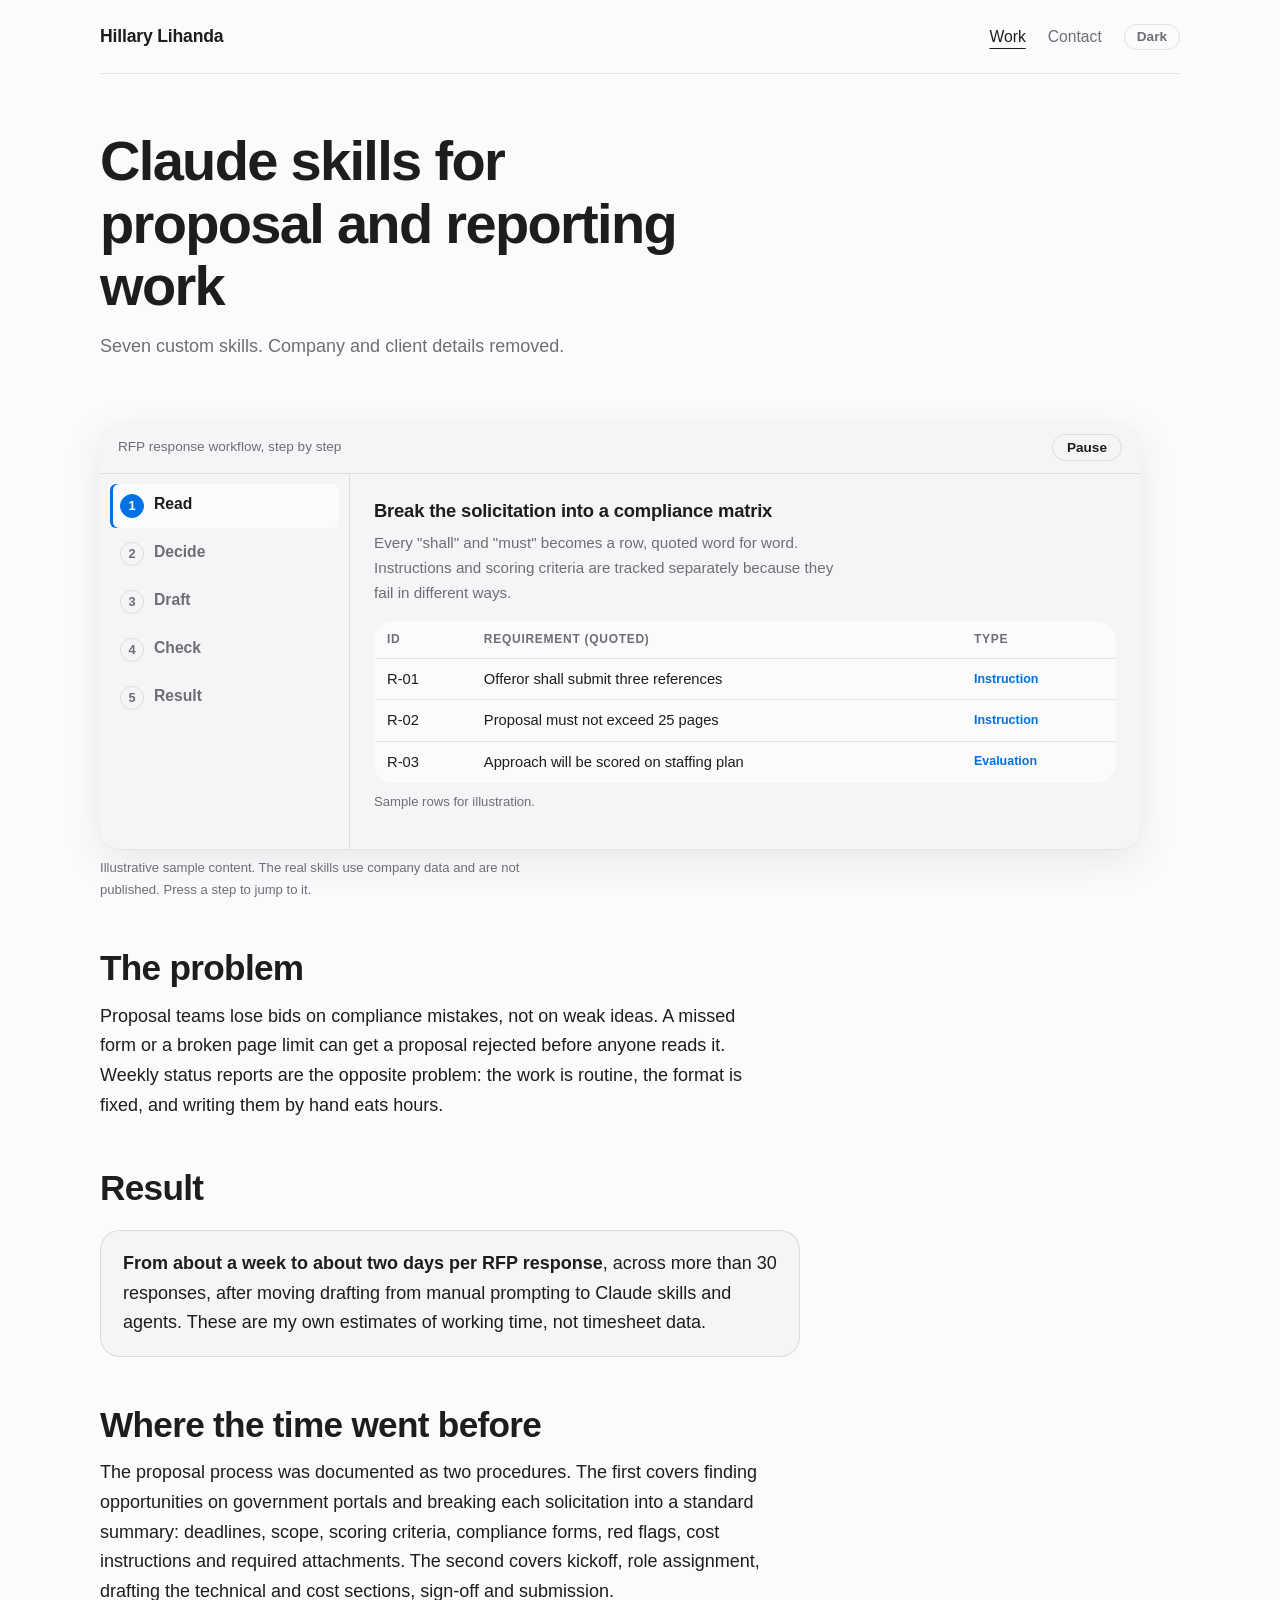
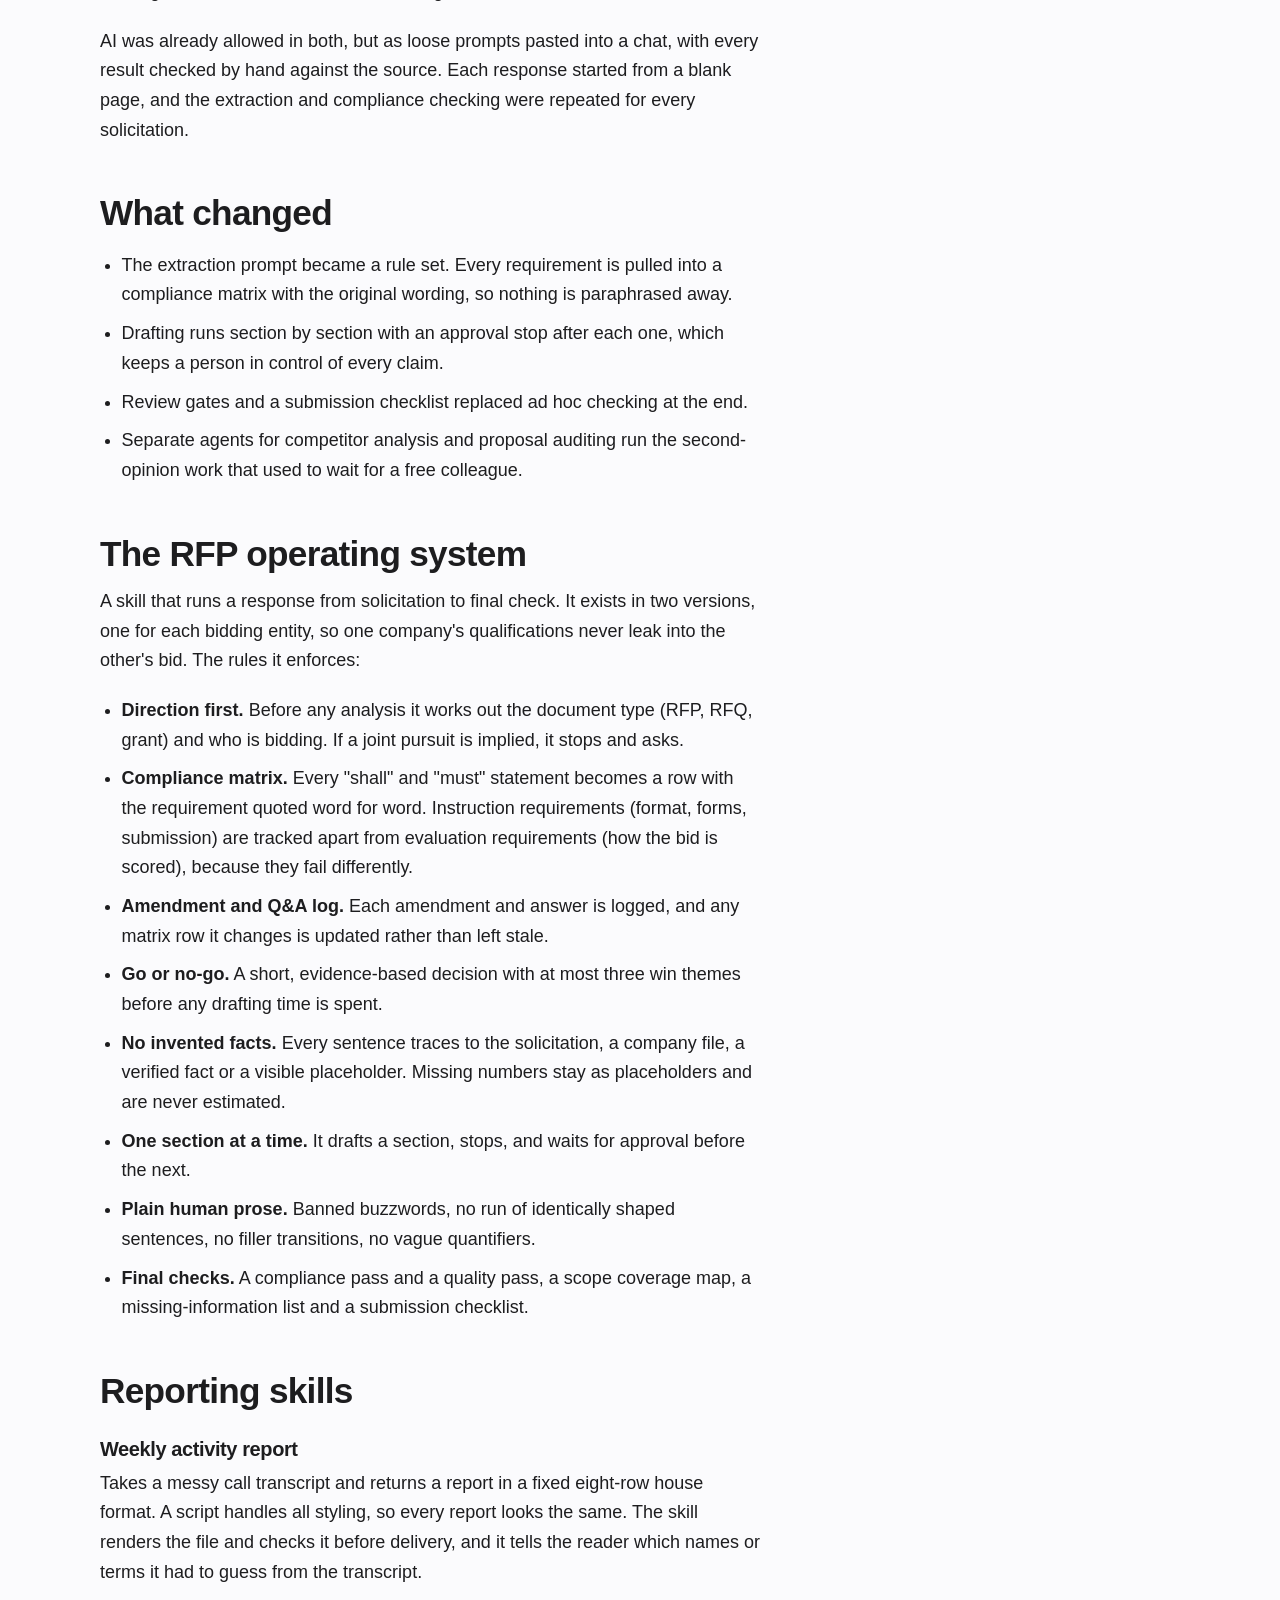
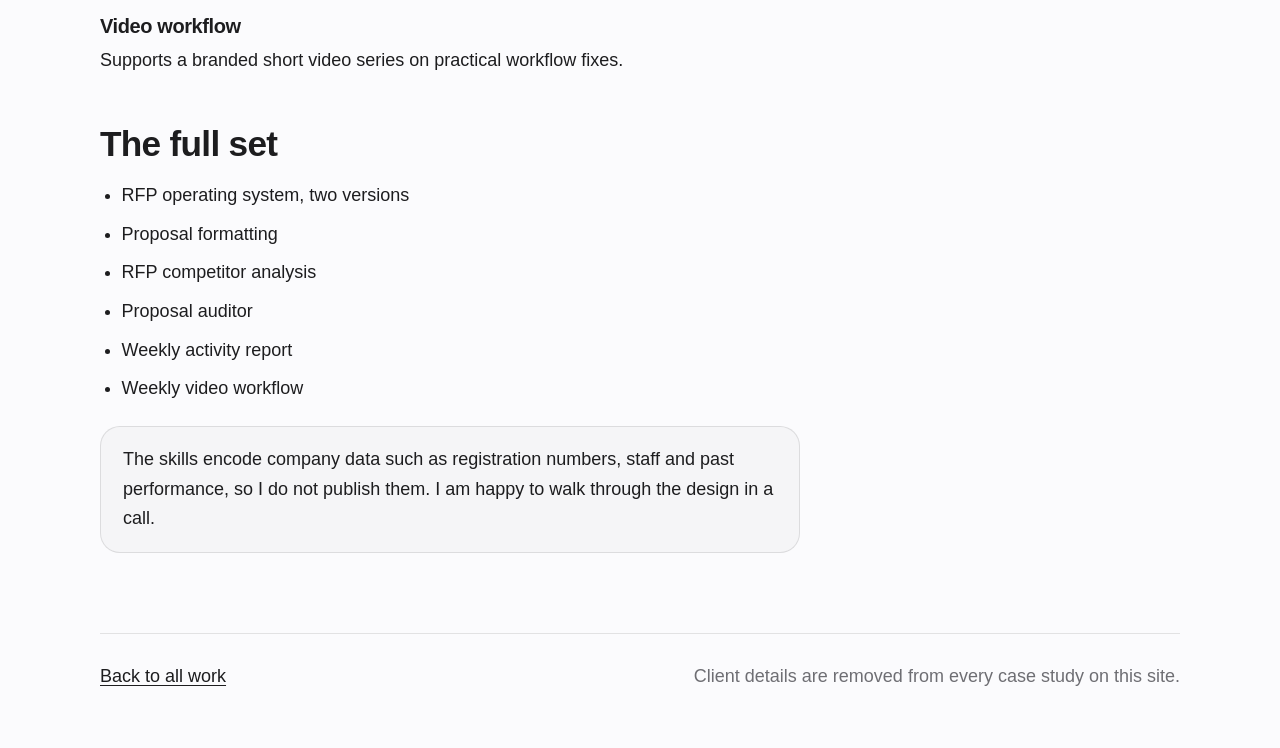
==== commit 94230dd2: "Redesign home as a three-pane layout: sidebar, detail, illustrated visual pane Co-Authored-By: Claud" ====
--- a/case-claude-skills.html
+++ b/case-claude-skills.html
@@ -6,9 +6,6 @@
 <title>Claude skills for proposal and reporting work | Hillary Lihanda</title>
 <meta name="description" content="Seven custom Claude skills: an RFP operating system with compliance matrices and review gates, and reporting skills that turn call transcripts into standard reports.">
 <link rel="icon" href="data:image/svg+xml,%3Csvg xmlns='http://www.w3.org/2000/svg' viewBox='0 0 32 32'%3E%3Crect width='32' height='32' rx='6' fill='%232840D8'/%3E%3Cpath d='M8 9v14M24 9v14M8 16h16' stroke='white' stroke-width='3' fill='none'/%3E%3C/svg%3E">
-<link rel="preconnect" href="https://fonts.googleapis.com">
-<link rel="preconnect" href="https://fonts.gstatic.com" crossorigin>
-<link href="https://fonts.googleapis.com/css2?family=Bricolage+Grotesque:opsz,wght@12..96,600;12..96,700;12..96,800&family=Newsreader:ital,opsz,wght@0,6..72,400;0,6..72,500;1,6..72,400&display=swap" rel="stylesheet">
 <link rel="stylesheet" href="style.css">
 </head>
 <body>
@@ -18,7 +15,7 @@
   <header class="topbar">
     <a class="brand" href="index.html">Hillary Lihanda</a>
     <nav aria-label="Main">
-      <a href="index.html#work" aria-current="page">Work</a>
+      <a href="index.html#automation" aria-current="page">Work</a>
       <a href="index.html#contact">Contact</a>
       <button type="button" class="theme-toggle" aria-label="Switch colour theme">Dark</button>
     </nav>
--- a/style.css
+++ b/style.css
@@ -249,3 +249,12 @@
   .btn:hover, .work-link:hover h3 { transform: none; }
 }
 @media (max-width: 760px) { .topbar nav { flex-wrap: wrap; gap: 6px 16px; } }
+
+/* Apple-style tokens for inner pages */
+:root{--paper:#fbfbfd;--panel:#f5f5f7;--ink:#1d1d1f;--muted:#6e6e73;--rule:rgba(0,0,0,.1);--accent:#0071e3;--accent-soft:rgba(0,113,227,.12);--on-accent:#fff;--display:-apple-system,BlinkMacSystemFont,"SF Pro Display","Inter","Segoe UI",Roboto,Helvetica,Arial,sans-serif;--text:-apple-system,BlinkMacSystemFont,"SF Pro Text","Inter","Segoe UI",Roboto,Helvetica,Arial,sans-serif}
+@media (prefers-color-scheme: dark){:root:not([data-theme="light"]){--paper:#000;--panel:#1c1c1e;--ink:#f5f5f7;--muted:#a1a1a6;--rule:rgba(255,255,255,.14);--accent:#2997ff;--accent-soft:rgba(41,151,255,.18);--on-accent:#000}}
+:root[data-theme="dark"]{--paper:#000;--panel:#1c1c1e;--ink:#f5f5f7;--muted:#a1a1a6;--rule:rgba(255,255,255,.14);--accent:#2997ff;--accent-soft:rgba(41,151,255,.18);--on-accent:#000}
+h1{font-stretch:100%;letter-spacing:-.03em;font-weight:700}
+.stage,.panel,.card,.tbl,.report,.gate,.mail{border-radius:20px}
+.stage{box-shadow:0 1px 2px rgba(0,0,0,.04),0 12px 40px rgba(0,0,0,.08);border:0}
+.btn{border-radius:99px}
